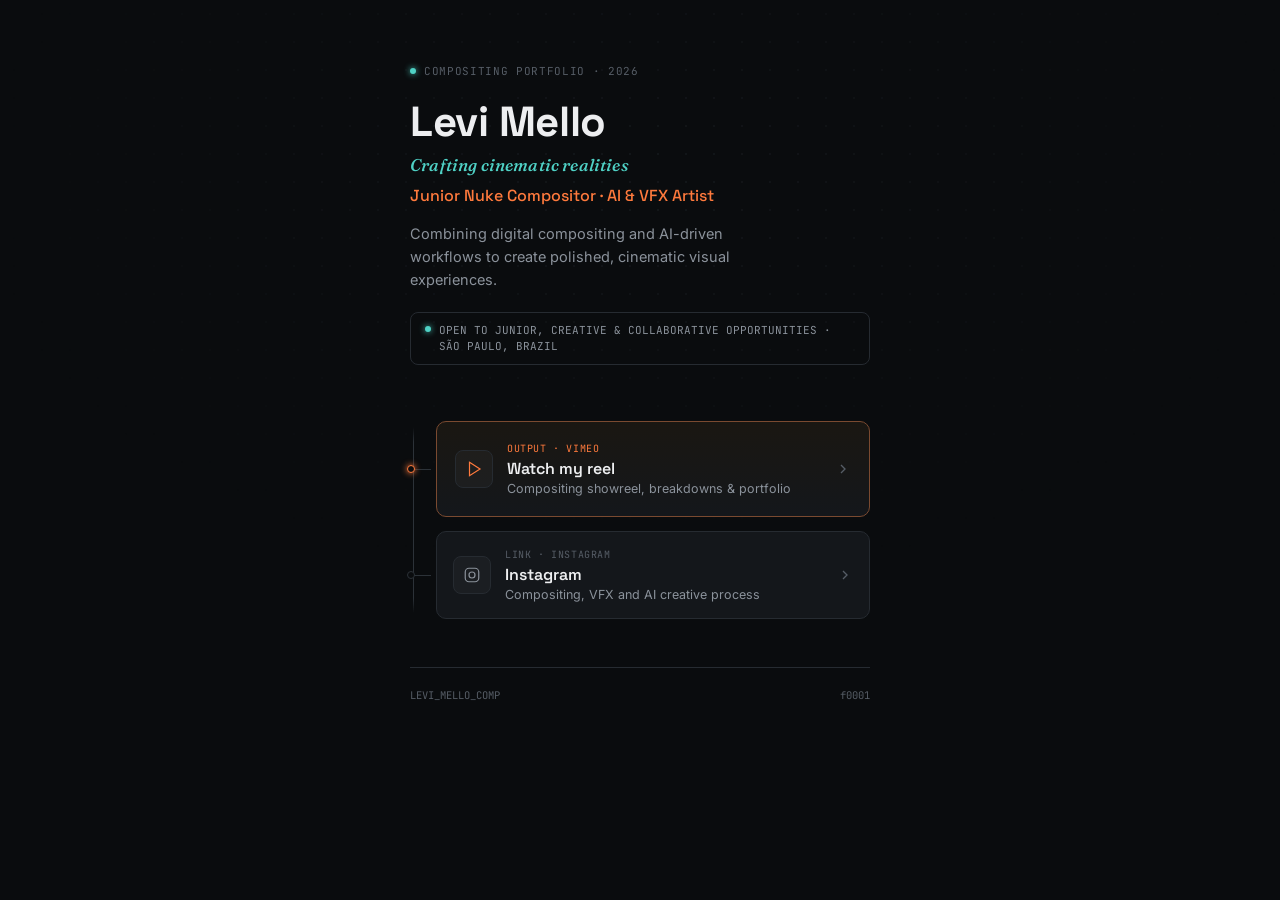
==== index.html @ aa1755ba "Create index.html" ====
<!DOCTYPE html>
<html lang="en">
<head>
<meta charset="UTF-8">
<meta name="viewport" content="width=device-width, initial-scale=1.0">
<title>Levi Mello — Compositing Portfolio</title>

<!-- Levi Mello — links page. Vimeo and Instagram links are already filled in. -->

<link rel="preconnect" href="https://fonts.googleapis.com">
<link rel="preconnect" href="https://fonts.gstatic.com" crossorigin>
<link href="https://fonts.googleapis.com/css2?family=Fraunces:ital,wght@1,400;1,500&family=Space+Grotesk:wght@400;500;600;700&family=Inter:wght@400;500;600&family=JetBrains+Mono:wght@400;500&display=swap" rel="stylesheet">

<style>
  :root{
    --bg: #0a0c0e;
    --panel: #14171b;
    --panel-hover: #191d22;
    --border: #262b31;
    --border-hover: #3a4149;
    --wire: #2c3238;
    --text: #edeef0;
    --text-dim: #8b929b;
    --text-faint: #565d66;
    --accent: #ff7a3d;
    --accent-dim: #7a4a30;
    --teal: #4fd1c5;
  }

  *{ box-sizing: border-box; margin:0; padding:0; }

  html{ background: var(--bg); }

  body{
    background: var(--bg);
    color: var(--text);
    font-family: 'Inter', sans-serif;
    min-height: 100vh;
    display: flex;
    justify-content: center;
    padding: 64px 20px 40px;
    position: relative;
    overflow-x: hidden;
  }

  /* faint node-graph dot grid backdrop */
  body::before{
    content:"";
    position: fixed;
    inset: 0;
    background-image: radial-gradient(var(--border) 1px, transparent 1px);
    background-size: 28px 28px;
    opacity: 0.35;
    mask-image: radial-gradient(ellipse 70% 60% at 50% 20%, black 0%, transparent 75%);
    pointer-events: none;
  }

  .page{
    width: 100%;
    max-width: 460px;
    position: relative;
    z-index: 1;
  }

  /* ---------- HERO ---------- */

  .hero{
    margin-bottom: 56px;
  }

  .eyebrow{
    font-family: 'JetBrains Mono', monospace;
    font-size: 11px;
    letter-spacing: 0.06em;
    color: var(--text-faint);
    display: flex;
    align-items: center;
    gap: 8px;
    margin-bottom: 22px;
  }

  .eyebrow .dot{
    width: 6px; height: 6px;
    border-radius: 50%;
    background: var(--teal);
    box-shadow: 0 0 6px var(--teal);
    animation: pulse 2.4s ease-in-out infinite;
  }

  @keyframes pulse{
    0%, 100% { opacity: 1; }
    50% { opacity: 0.35; }
  }

  h1{
    font-family: 'Space Grotesk', sans-serif;
    font-weight: 700;
    font-size: 42px;
    line-height: 1.05;
    letter-spacing: -0.01em;
    color: var(--text);
  }

  .tagline{
    font-family: 'Fraunces', serif;
    font-style: italic;
    font-weight: 500;
    font-size: 17px;
    letter-spacing: 0.01em;
    color: var(--teal);
    margin-top: 10px;
  }

  .role{
    font-family: 'Space Grotesk', sans-serif;
    font-weight: 500;
    font-size: 16px;
    color: var(--accent);
    margin-top: 10px;
  }

  .bio{
    font-size: 14.5px;
    line-height: 1.6;
    color: var(--text-dim);
    margin-top: 16px;
    max-width: 40ch;
  }

  .status{
    display: inline-flex;
    align-items: flex-start;
    gap: 8px;
    margin-top: 20px;
    max-width: 100%;
    font-family: 'JetBrains Mono', monospace;
    font-size: 11px;
    line-height: 1.5;
    color: var(--text-dim);
    border: 1px solid var(--border);
    padding: 9px 14px;
    border-radius: 8px;
  }
  .status .dot{
    flex-shrink: 0;
    width: 6px; height: 6px;
    margin-top: 4px;
    border-radius: 50%;
    background: var(--teal);
    box-shadow: 0 0 6px var(--teal);
  }

  /* ---------- NODE GRAPH ---------- */

  .graph{
    position: relative;
    padding-left: 26px;
  }

  .graph::before{
    content:"";
    position: absolute;
    left: 3px;
    top: 6px;
    bottom: 6px;
    width: 1px;
    background: linear-gradient(to bottom, transparent, var(--wire) 8%, var(--wire) 92%, transparent);
    transform: scaleY(0);
    transform-origin: top;
    animation: drawWire 1s cubic-bezier(.4,0,.2,1) forwards;
    animation-delay: 0.15s;
  }

  @keyframes drawWire{
    to{ transform: scaleY(1); }
  }

  .group{
    display: flex;
    flex-direction: column;
    gap: 14px;
  }

  .node{
    position: relative;
    display: flex;
    align-items: center;
    gap: 14px;
    background: var(--panel);
    border: 1px solid var(--border);
    border-radius: 10px;
    padding: 16px 16px;
    text-decoration: none;
    color: var(--text);
    opacity: 0;
    animation: nodeIn 0.5s ease forwards;
    transition: border-color 0.2s ease, background 0.2s ease, transform 0.2s ease;
  }

  .node:hover, .node:focus-visible{
    border-color: var(--border-hover);
    background: var(--panel-hover);
    transform: translateX(3px);
    outline: none;
  }

  .node.primary{
    padding: 20px 18px;
    border-color: var(--accent-dim);
    background: linear-gradient(180deg, #1a1712, var(--panel));
  }
  .node.primary:hover, .node.primary:focus-visible{
    border-color: var(--accent);
  }

  @keyframes nodeIn{
    from{ opacity: 0; transform: translateX(-6px); }
    to{ opacity: 1; transform: translateX(0); }
  }

  /* stub connecting spine to node + plug dot */
  .node::before{
    content:"";
    position: absolute;
    left: -26px;
    top: 50%;
    width: 20px;
    height: 1px;
    background: var(--wire);
  }

  .plug{
    position: absolute;
    left: -30px;
    top: 50%;
    transform: translateY(-50%);
    width: 8px; height: 8px;
    border-radius: 50%;
    background: var(--bg);
    border: 1.5px solid var(--wire);
    transition: border-color 0.2s ease, box-shadow 0.2s ease;
  }
  .node:hover .plug, .node:focus-visible .plug{
    border-color: var(--plug-color, var(--accent));
    box-shadow: 0 0 8px var(--plug-color, var(--accent));
  }
  .node.primary .plug{ border-color: var(--accent); box-shadow: 0 0 6px var(--accent); }

  .node-icon{
    flex-shrink: 0;
    width: 38px; height: 38px;
    border-radius: 8px;
    background: rgba(255,255,255,0.03);
    border: 1px solid var(--border);
    display: flex;
    align-items: center;
    justify-content: center;
  }
  .node-icon svg{ width: 18px; height: 18px; }

  .node-body{ flex: 1; min-width: 0; }

  .node-tag{
    font-family: 'JetBrains Mono', monospace;
    font-size: 10px;
    letter-spacing: 0.06em;
    color: var(--text-faint);
    text-transform: uppercase;
    margin-bottom: 3px;
  }
  .node.primary .node-tag{ color: var(--accent); }

  .node-title{
    font-family: 'Space Grotesk', sans-serif;
    font-weight: 600;
    font-size: 16px;
    color: var(--text);
  }
  .node-sub{
    font-size: 12.5px;
    color: var(--text-dim);
    margin-top: 2px;
  }

  .chevron{
    flex-shrink: 0;
    color: var(--text-faint);
    transition: transform 0.2s ease, color 0.2s ease;
  }
  .node:hover .chevron, .node:focus-visible .chevron{
    transform: translateX(2px);
    color: var(--text-dim);
  }

  /* stagger node entrance */
  .node:nth-child(1){ animation-delay: 0.35s; }
  .node:nth-child(2){ animation-delay: 0.48s; }

  /* ---------- FOOTER ---------- */

  footer{
    margin-top: 48px;
    padding-top: 20px;
    border-top: 1px solid var(--border);
    display: flex;
    justify-content: space-between;
    align-items: center;
    font-family: 'JetBrains Mono', monospace;
    font-size: 10.5px;
    color: var(--text-faint);
  }

  @media (prefers-reduced-motion: reduce){
    .graph::before, .node, .eyebrow .dot{ animation: none !important; transform:none !important; opacity:1 !important; }
  }

  @media (max-width: 400px){
    h1{ font-size: 34px; }
  }
</style>
</head>
<body>

<div class="page">

  <div class="hero">
    <div class="eyebrow"><span class="dot"></span>COMPOSITING PORTFOLIO · 2026</div>
    <h1>Levi Mello</h1>
    <div class="tagline">Crafting cinematic realities</div>
    <div class="role">Junior Nuke Compositor · AI &amp; VFX Artist</div>
    <p class="bio">Combining digital compositing and AI-driven workflows to create polished, cinematic visual experiences.</p>
    <div class="status"><span class="dot"></span>OPEN TO JUNIOR, CREATIVE &amp; COLLABORATIVE OPPORTUNITIES · SÃO PAULO, BRAZIL</div>
  </div>

  <div class="graph">

    <div class="group">

      <a class="node primary" style="--plug-color:var(--accent)" href="https://vimeo.com/user261577461" target="_blank" rel="noopener">
        <span class="plug"></span>
        <div class="node-icon">
          <svg viewBox="0 0 24 24" fill="none" stroke="#ff7a3d" stroke-width="1.6"><polygon points="6 3 20 12 6 21 6 3"></polygon></svg>
        </div>
        <div class="node-body">
          <div class="node-tag">Output · Vimeo</div>
          <div class="node-title">Watch my reel</div>
          <div class="node-sub">Compositing showreel, breakdowns &amp; portfolio</div>
        </div>
        <svg class="chevron" width="16" height="16" viewBox="0 0 24 24" fill="none" stroke="currentColor" stroke-width="2"><path d="M9 18l6-6-6-6"></path></svg>
      </a>

      <a class="node" style="--plug-color:#e88fc2" href="https://www.instagram.com/lbsync/" target="_blank" rel="noopener">
        <span class="plug"></span>
        <div class="node-icon">
          <svg viewBox="0 0 24 24" fill="none" stroke="#8b929b" stroke-width="1.6"><rect x="3" y="3" width="18" height="18" rx="5"></rect><circle cx="12" cy="12" r="4"></circle></svg>
        </div>
        <div class="node-body">
          <div class="node-tag">Link · Instagram</div>
          <div class="node-title">Instagram</div>
          <div class="node-sub">Compositing, VFX and AI creative process</div>
        </div>
        <svg class="chevron" width="16" height="16" viewBox="0 0 24 24" fill="none" stroke="currentColor" stroke-width="2"><path d="M9 18l6-6-6-6"></path></svg>
      </a>

    </div>

  </div>

  <footer>
    <span>LEVI_MELLO_COMP</span>
    <span id="stamp">v1.0</span>
  </footer>

</div>

<script>
  // subtle build-stamp readout, respects reduced motion
  var reduce = window.matchMedia('(prefers-reduced-motion: reduce)').matches;
  if(!reduce){
    var el = document.getElementById('stamp');
    var frame = 0;
    setInterval(function(){
      frame = (frame + 1) % 1000;
      el.textContent = 'f' + String(frame).padStart(4,'0');
    }, 1200);
  }
</script>

</body>
</html>
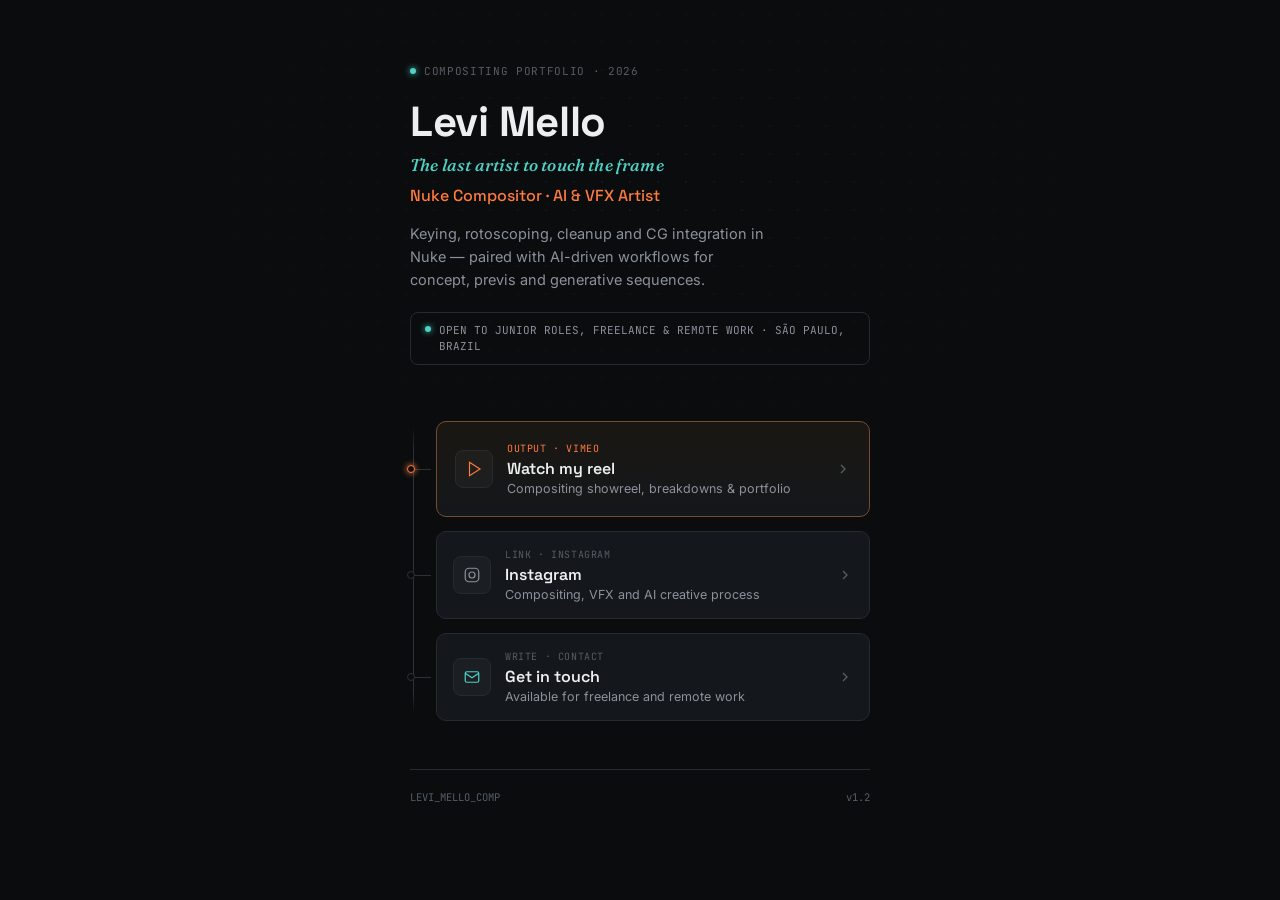
==== commit 0f8fb01a: "Atualizar o index.html" ====
--- a/index.html
+++ b/index.html
@@ -295,6 +295,7 @@
   /* stagger node entrance */
   .node:nth-child(1){ animation-delay: 0.35s; }
   .node:nth-child(2){ animation-delay: 0.48s; }
+  .node:nth-child(3){ animation-delay: 0.61s; }
 
   /* ---------- FOOTER ---------- */
 
@@ -326,10 +327,10 @@
   <div class="hero">
     <div class="eyebrow"><span class="dot"></span>COMPOSITING PORTFOLIO · 2026</div>
     <h1>Levi Mello</h1>
-    <div class="tagline">Crafting cinematic realities</div>
-    <div class="role">Junior Nuke Compositor · AI &amp; VFX Artist</div>
-    <p class="bio">Combining digital compositing and AI-driven workflows to create polished, cinematic visual experiences.</p>
-    <div class="status"><span class="dot"></span>OPEN TO JUNIOR, CREATIVE &amp; COLLABORATIVE OPPORTUNITIES · SÃO PAULO, BRAZIL</div>
+    <div class="tagline">The last artist to touch the frame</div>
+    <div class="role">Nuke Compositor · AI &amp; VFX Artist</div>
+    <p class="bio">Keying, rotoscoping, cleanup and CG integration in Nuke — paired with AI-driven workflows for concept, previs and generative sequences.</p>
+    <div class="status"><span class="dot"></span>OPEN TO JUNIOR ROLES, FREELANCE &amp; REMOTE WORK · SÃO PAULO, BRAZIL</div>
   </div>
 
   <div class="graph">
@@ -362,13 +363,26 @@
         <svg class="chevron" width="16" height="16" viewBox="0 0 24 24" fill="none" stroke="currentColor" stroke-width="2"><path d="M9 18l6-6-6-6"></path></svg>
       </a>
 
+      <a class="node" style="--plug-color:var(--teal)" href="mailto:levi.benitezwork@gmail.com">
+        <span class="plug"></span>
+        <div class="node-icon">
+          <svg viewBox="0 0 24 24" fill="none" stroke="#4fd1c5" stroke-width="1.6"><rect x="3" y="5" width="18" height="14" rx="2"></rect><path d="M3 7l9 6 9-6"></path></svg>
+        </div>
+        <div class="node-body">
+          <div class="node-tag">Write · Contact</div>
+          <div class="node-title">Get in touch</div>
+          <div class="node-sub">Available for freelance and remote work</div>
+        </div>
+        <svg class="chevron" width="16" height="16" viewBox="0 0 24 24" fill="none" stroke="currentColor" stroke-width="2"><path d="M9 18l6-6-6-6"></path></svg>
+      </a>
+
     </div>
 
   </div>
 
   <footer>
     <span>LEVI_MELLO_COMP</span>
-    <span id="stamp">v1.0</span>
+    <span id="stamp">v1.2</span>
   </footer>
 
 </div>
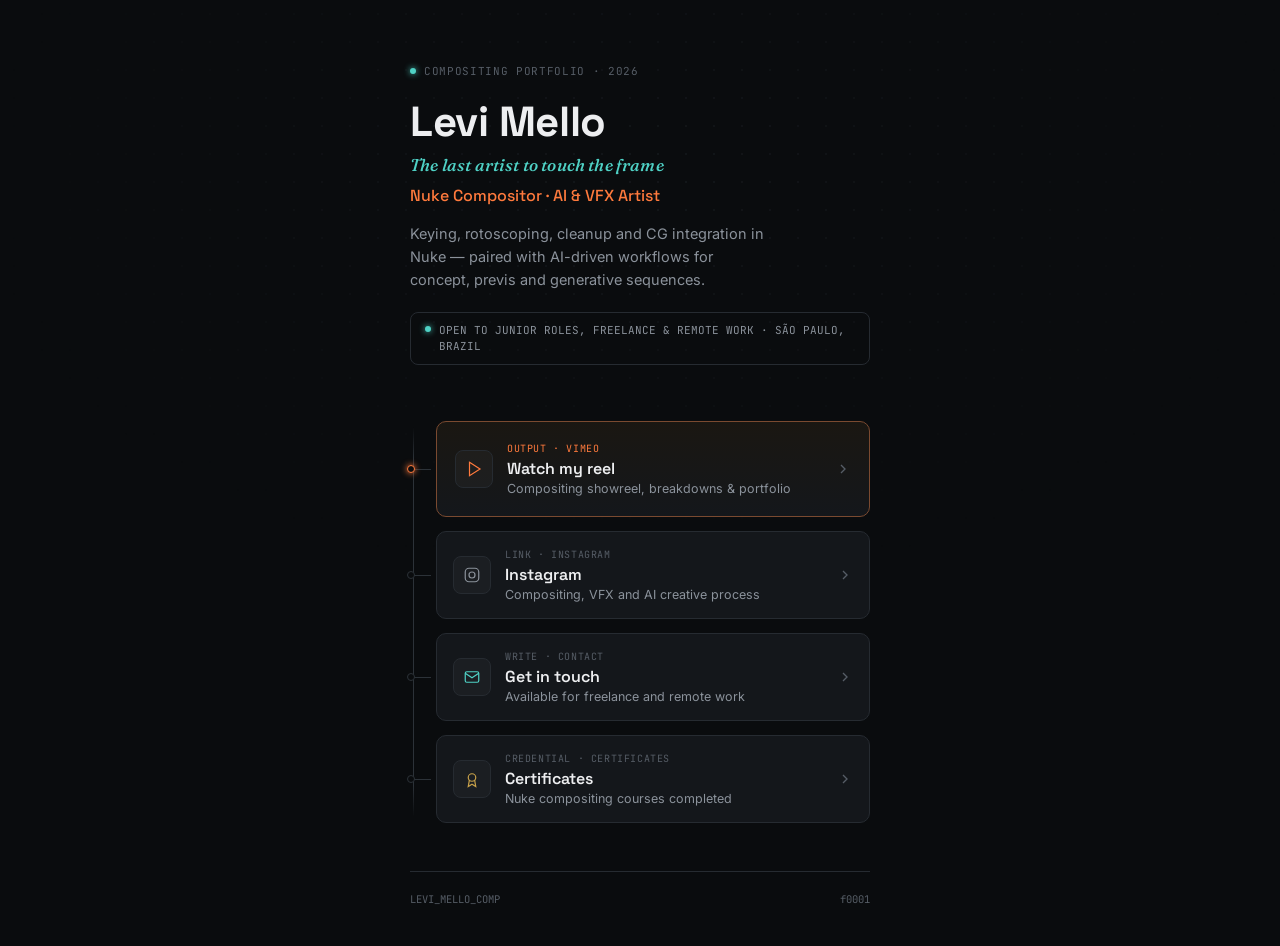
==== commit 1b0e1cce: "Add files via upload" ====
--- a/index.html
+++ b/index.html
@@ -296,6 +296,7 @@
   .node:nth-child(1){ animation-delay: 0.35s; }
   .node:nth-child(2){ animation-delay: 0.48s; }
   .node:nth-child(3){ animation-delay: 0.61s; }
+  .node:nth-child(4){ animation-delay: 0.74s; }
 
   /* ---------- FOOTER ---------- */
 
@@ -376,13 +377,26 @@
         <svg class="chevron" width="16" height="16" viewBox="0 0 24 24" fill="none" stroke="currentColor" stroke-width="2"><path d="M9 18l6-6-6-6"></path></svg>
       </a>
 
+      <a class="node" style="--plug-color:#c9a24a" href="certificates.html">
+        <span class="plug"></span>
+        <div class="node-icon">
+          <svg viewBox="0 0 24 24" fill="none" stroke="#c9a24a" stroke-width="1.6"><path d="M12 15a5 5 0 100-10 5 5 0 000 10z"></path><path d="M8.5 13.5L7 22l5-3 5 3-1.5-8.5"></path></svg>
+        </div>
+        <div class="node-body">
+          <div class="node-tag">Credential · Certificates</div>
+          <div class="node-title">Certificates</div>
+          <div class="node-sub">Nuke compositing courses completed</div>
+        </div>
+        <svg class="chevron" width="16" height="16" viewBox="0 0 24 24" fill="none" stroke="currentColor" stroke-width="2"><path d="M9 18l6-6-6-6"></path></svg>
+      </a>
+
     </div>
 
   </div>
 
   <footer>
     <span>LEVI_MELLO_COMP</span>
-    <span id="stamp">v1.2</span>
+    <span id="stamp">v1.3</span>
   </footer>
 
 </div>
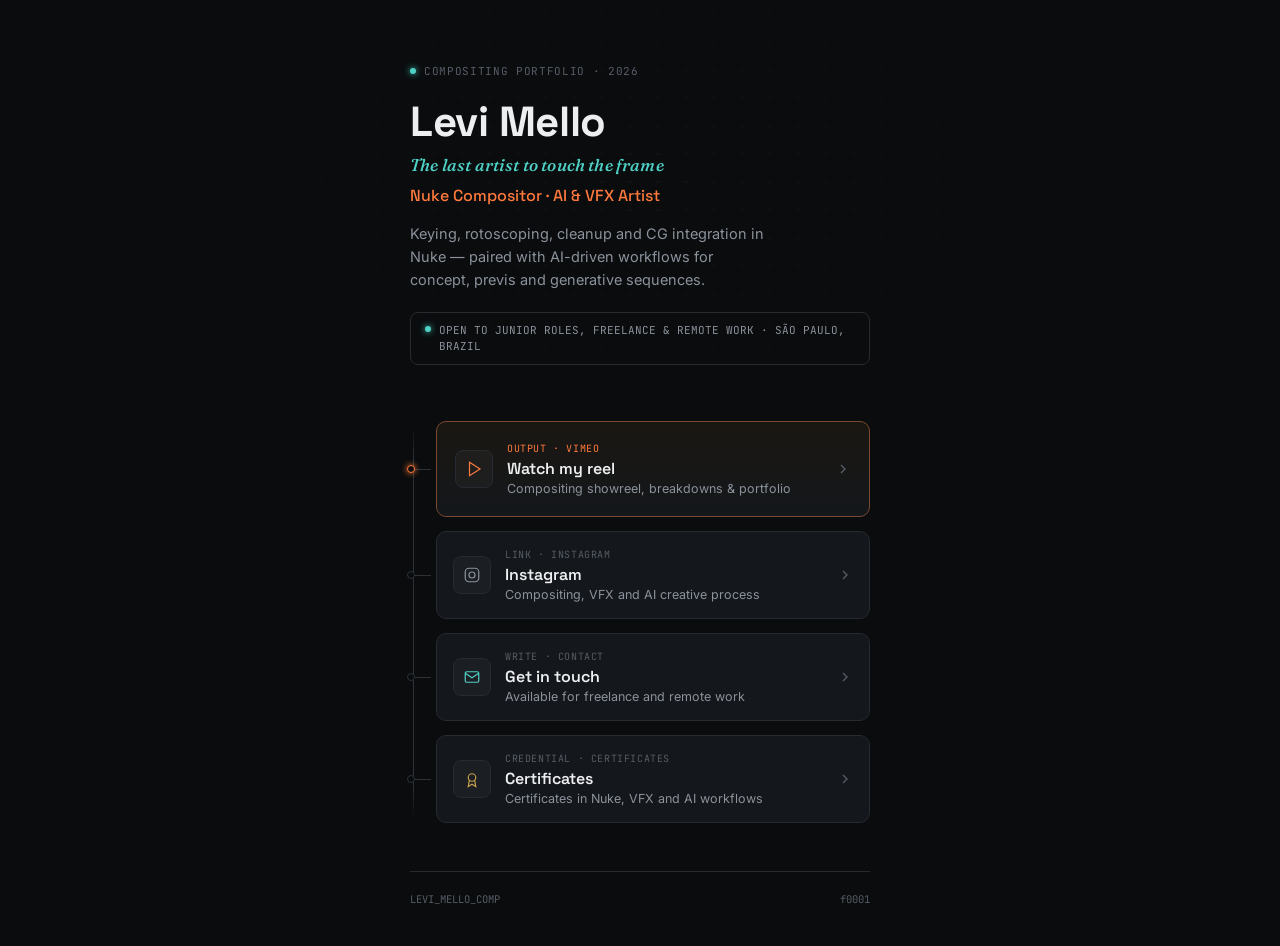
==== commit 42a4240f: "Add files via upload" ====
--- a/index.html
+++ b/index.html
@@ -351,7 +351,7 @@
         <svg class="chevron" width="16" height="16" viewBox="0 0 24 24" fill="none" stroke="currentColor" stroke-width="2"><path d="M9 18l6-6-6-6"></path></svg>
       </a>
 
-      <a class="node" style="--plug-color:#e88fc2" href="https://www.instagram.com/lbsync/" target="_blank" rel="noopener">
+      <a class="node" style="--plug-color:#e88fc2" href="https://www.instagram.com/benitezvfx/" target="_blank" rel="noopener">
         <span class="plug"></span>
         <div class="node-icon">
           <svg viewBox="0 0 24 24" fill="none" stroke="#8b929b" stroke-width="1.6"><rect x="3" y="3" width="18" height="18" rx="5"></rect><circle cx="12" cy="12" r="4"></circle></svg>
@@ -385,7 +385,7 @@
         <div class="node-body">
           <div class="node-tag">Credential · Certificates</div>
           <div class="node-title">Certificates</div>
-          <div class="node-sub">Nuke compositing courses completed</div>
+          <div class="node-sub">Certificates in Nuke, VFX and AI workflows</div>
         </div>
         <svg class="chevron" width="16" height="16" viewBox="0 0 24 24" fill="none" stroke="currentColor" stroke-width="2"><path d="M9 18l6-6-6-6"></path></svg>
       </a>
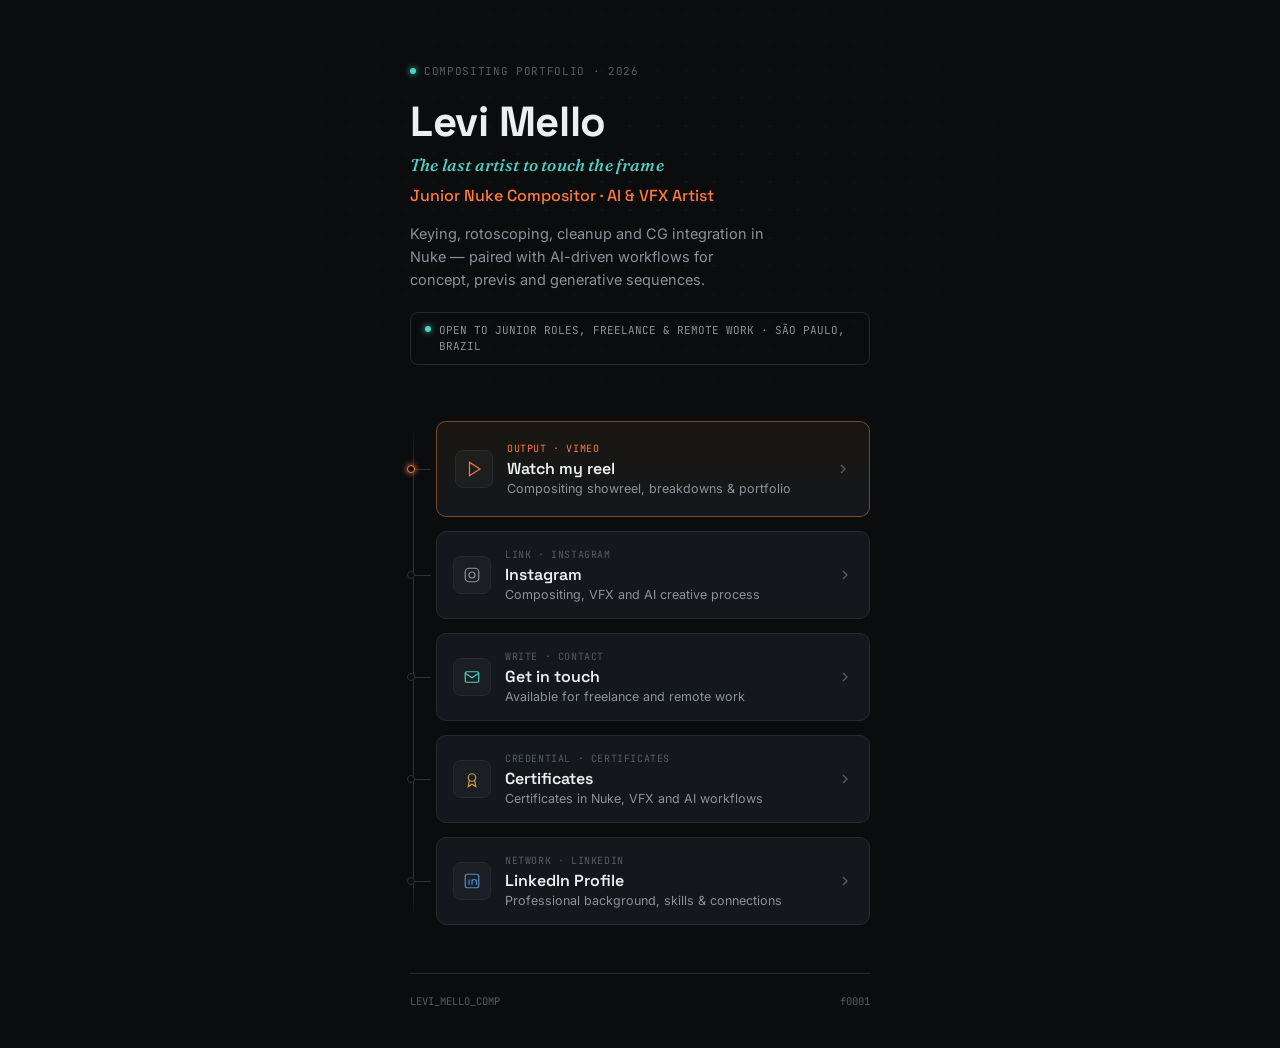
==== commit 94086742: "Add files via upload" ====
--- a/index.html
+++ b/index.html
@@ -329,7 +329,7 @@
     <div class="eyebrow"><span class="dot"></span>COMPOSITING PORTFOLIO · 2026</div>
     <h1>Levi Mello</h1>
     <div class="tagline">The last artist to touch the frame</div>
-    <div class="role">Nuke Compositor · AI &amp; VFX Artist</div>
+    <div class="role">Junior Nuke Compositor · AI &amp; VFX Artist</div>
     <p class="bio">Keying, rotoscoping, cleanup and CG integration in Nuke — paired with AI-driven workflows for concept, previs and generative sequences.</p>
     <div class="status"><span class="dot"></span>OPEN TO JUNIOR ROLES, FREELANCE &amp; REMOTE WORK · SÃO PAULO, BRAZIL</div>
   </div>
@@ -386,6 +386,19 @@
           <div class="node-tag">Credential · Certificates</div>
           <div class="node-title">Certificates</div>
           <div class="node-sub">Certificates in Nuke, VFX and AI workflows</div>
+        </div>
+        <svg class="chevron" width="16" height="16" viewBox="0 0 24 24" fill="none" stroke="currentColor" stroke-width="2"><path d="M9 18l6-6-6-6"></path></svg>
+      </a>
+
+      <a class="node" style="--plug-color:#4f8fc9; animation-delay:0.87s" href="https://www.linkedin.com/in/levimello/" target="_blank" rel="noopener noreferrer">
+        <span class="plug"></span>
+        <div class="node-icon">
+          <svg viewBox="0 0 24 24" fill="none" stroke="#4f8fc9" stroke-width="1.6"><rect x="3" y="3" width="18" height="18" rx="3"></rect><path d="M8 10v7M8 7v.2M12 17v-7m0 3a3 3 0 016 0v4"></path></svg>
+        </div>
+        <div class="node-body">
+          <div class="node-tag">Network · LinkedIn</div>
+          <div class="node-title">LinkedIn Profile</div>
+          <div class="node-sub">Professional background, skills &amp; connections</div>
         </div>
         <svg class="chevron" width="16" height="16" viewBox="0 0 24 24" fill="none" stroke="currentColor" stroke-width="2"><path d="M9 18l6-6-6-6"></path></svg>
       </a>
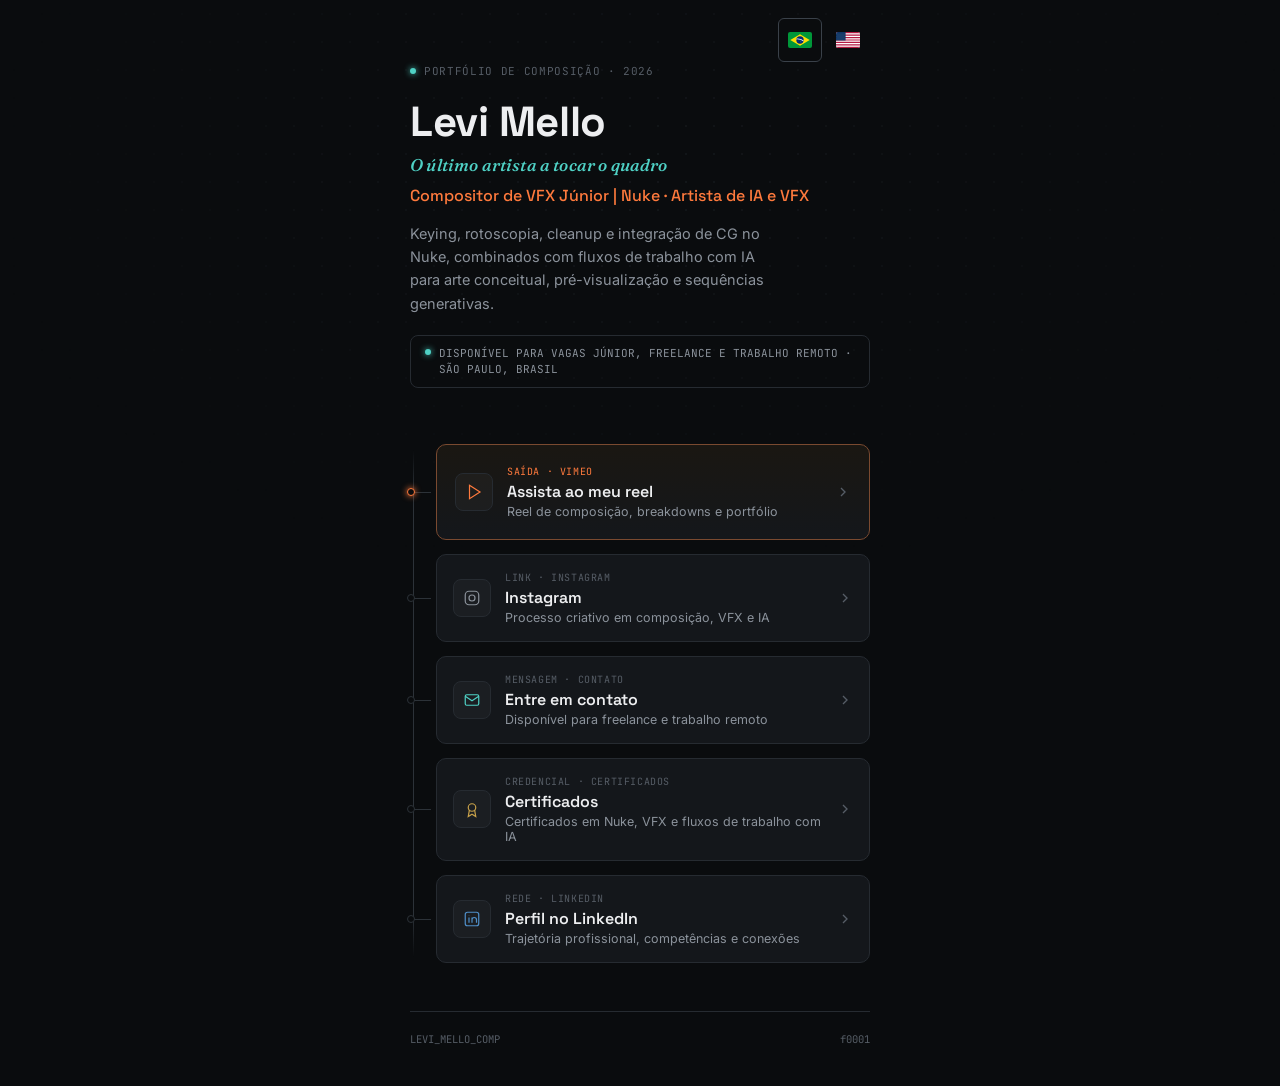
==== commit 43644750: "Add Brazilian Portuguese and English portfolio versions" ====
--- a/index.html
+++ b/index.html
@@ -1,9 +1,14 @@
 <!DOCTYPE html>
-<html lang="en">
+<html lang="pt-BR">
 <head>
 <meta charset="UTF-8">
 <meta name="viewport" content="width=device-width, initial-scale=1.0">
-<title>Levi Mello — Compositing Portfolio</title>
+<title>Levi Mello — Portfólio de Composição</title>
+<meta name="description" content="Keying, rotoscopia, cleanup e integração de CG no Nuke, combinados com fluxos de trabalho com IA para arte conceitual, pré-visualização e sequências generativas.">
+<link rel="canonical" href="https://levibenitezwork-lab.github.io/">
+<link rel="alternate" hreflang="pt-BR" href="https://levibenitezwork-lab.github.io/">
+<link rel="alternate" hreflang="en-US" href="https://levibenitezwork-lab.github.io/en/">
+<link rel="alternate" hreflang="x-default" href="https://levibenitezwork-lab.github.io/">
 
 <!-- Levi Mello — links page. Vimeo and Instagram links are already filled in. -->
 
@@ -11,327 +16,26 @@
 <link rel="preconnect" href="https://fonts.gstatic.com" crossorigin>
 <link href="https://fonts.googleapis.com/css2?family=Fraunces:ital,wght@1,400;1,500&family=Space+Grotesk:wght@400;500;600;700&family=Inter:wght@400;500;600&family=JetBrains+Mono:wght@400;500&display=swap" rel="stylesheet">
 
-<style>
-  :root{
-    --bg: #0a0c0e;
-    --panel: #14171b;
-    --panel-hover: #191d22;
-    --border: #262b31;
-    --border-hover: #3a4149;
-    --wire: #2c3238;
-    --text: #edeef0;
-    --text-dim: #8b929b;
-    --text-faint: #565d66;
-    --accent: #ff7a3d;
-    --accent-dim: #7a4a30;
-    --teal: #4fd1c5;
-  }
-
-  *{ box-sizing: border-box; margin:0; padding:0; }
-
-  html{ background: var(--bg); }
-
-  body{
-    background: var(--bg);
-    color: var(--text);
-    font-family: 'Inter', sans-serif;
-    min-height: 100vh;
-    display: flex;
-    justify-content: center;
-    padding: 64px 20px 40px;
-    position: relative;
-    overflow-x: hidden;
-  }
-
-  /* faint node-graph dot grid backdrop */
-  body::before{
-    content:"";
-    position: fixed;
-    inset: 0;
-    background-image: radial-gradient(var(--border) 1px, transparent 1px);
-    background-size: 28px 28px;
-    opacity: 0.35;
-    mask-image: radial-gradient(ellipse 70% 60% at 50% 20%, black 0%, transparent 75%);
-    pointer-events: none;
-  }
-
-  .page{
-    width: 100%;
-    max-width: 460px;
-    position: relative;
-    z-index: 1;
-  }
-
-  /* ---------- HERO ---------- */
-
-  .hero{
-    margin-bottom: 56px;
-  }
-
-  .eyebrow{
-    font-family: 'JetBrains Mono', monospace;
-    font-size: 11px;
-    letter-spacing: 0.06em;
-    color: var(--text-faint);
-    display: flex;
-    align-items: center;
-    gap: 8px;
-    margin-bottom: 22px;
-  }
-
-  .eyebrow .dot{
-    width: 6px; height: 6px;
-    border-radius: 50%;
-    background: var(--teal);
-    box-shadow: 0 0 6px var(--teal);
-    animation: pulse 2.4s ease-in-out infinite;
-  }
-
-  @keyframes pulse{
-    0%, 100% { opacity: 1; }
-    50% { opacity: 0.35; }
-  }
-
-  h1{
-    font-family: 'Space Grotesk', sans-serif;
-    font-weight: 700;
-    font-size: 42px;
-    line-height: 1.05;
-    letter-spacing: -0.01em;
-    color: var(--text);
-  }
-
-  .tagline{
-    font-family: 'Fraunces', serif;
-    font-style: italic;
-    font-weight: 500;
-    font-size: 17px;
-    letter-spacing: 0.01em;
-    color: var(--teal);
-    margin-top: 10px;
-  }
-
-  .role{
-    font-family: 'Space Grotesk', sans-serif;
-    font-weight: 500;
-    font-size: 16px;
-    color: var(--accent);
-    margin-top: 10px;
-  }
-
-  .bio{
-    font-size: 14.5px;
-    line-height: 1.6;
-    color: var(--text-dim);
-    margin-top: 16px;
-    max-width: 40ch;
-  }
-
-  .status{
-    display: inline-flex;
-    align-items: flex-start;
-    gap: 8px;
-    margin-top: 20px;
-    max-width: 100%;
-    font-family: 'JetBrains Mono', monospace;
-    font-size: 11px;
-    line-height: 1.5;
-    color: var(--text-dim);
-    border: 1px solid var(--border);
-    padding: 9px 14px;
-    border-radius: 8px;
-  }
-  .status .dot{
-    flex-shrink: 0;
-    width: 6px; height: 6px;
-    margin-top: 4px;
-    border-radius: 50%;
-    background: var(--teal);
-    box-shadow: 0 0 6px var(--teal);
-  }
-
-  /* ---------- NODE GRAPH ---------- */
-
-  .graph{
-    position: relative;
-    padding-left: 26px;
-  }
-
-  .graph::before{
-    content:"";
-    position: absolute;
-    left: 3px;
-    top: 6px;
-    bottom: 6px;
-    width: 1px;
-    background: linear-gradient(to bottom, transparent, var(--wire) 8%, var(--wire) 92%, transparent);
-    transform: scaleY(0);
-    transform-origin: top;
-    animation: drawWire 1s cubic-bezier(.4,0,.2,1) forwards;
-    animation-delay: 0.15s;
-  }
-
-  @keyframes drawWire{
-    to{ transform: scaleY(1); }
-  }
-
-  .group{
-    display: flex;
-    flex-direction: column;
-    gap: 14px;
-  }
-
-  .node{
-    position: relative;
-    display: flex;
-    align-items: center;
-    gap: 14px;
-    background: var(--panel);
-    border: 1px solid var(--border);
-    border-radius: 10px;
-    padding: 16px 16px;
-    text-decoration: none;
-    color: var(--text);
-    opacity: 0;
-    animation: nodeIn 0.5s ease forwards;
-    transition: border-color 0.2s ease, background 0.2s ease, transform 0.2s ease;
-  }
-
-  .node:hover, .node:focus-visible{
-    border-color: var(--border-hover);
-    background: var(--panel-hover);
-    transform: translateX(3px);
-    outline: none;
-  }
-
-  .node.primary{
-    padding: 20px 18px;
-    border-color: var(--accent-dim);
-    background: linear-gradient(180deg, #1a1712, var(--panel));
-  }
-  .node.primary:hover, .node.primary:focus-visible{
-    border-color: var(--accent);
-  }
-
-  @keyframes nodeIn{
-    from{ opacity: 0; transform: translateX(-6px); }
-    to{ opacity: 1; transform: translateX(0); }
-  }
-
-  /* stub connecting spine to node + plug dot */
-  .node::before{
-    content:"";
-    position: absolute;
-    left: -26px;
-    top: 50%;
-    width: 20px;
-    height: 1px;
-    background: var(--wire);
-  }
-
-  .plug{
-    position: absolute;
-    left: -30px;
-    top: 50%;
-    transform: translateY(-50%);
-    width: 8px; height: 8px;
-    border-radius: 50%;
-    background: var(--bg);
-    border: 1.5px solid var(--wire);
-    transition: border-color 0.2s ease, box-shadow 0.2s ease;
-  }
-  .node:hover .plug, .node:focus-visible .plug{
-    border-color: var(--plug-color, var(--accent));
-    box-shadow: 0 0 8px var(--plug-color, var(--accent));
-  }
-  .node.primary .plug{ border-color: var(--accent); box-shadow: 0 0 6px var(--accent); }
-
-  .node-icon{
-    flex-shrink: 0;
-    width: 38px; height: 38px;
-    border-radius: 8px;
-    background: rgba(255,255,255,0.03);
-    border: 1px solid var(--border);
-    display: flex;
-    align-items: center;
-    justify-content: center;
-  }
-  .node-icon svg{ width: 18px; height: 18px; }
-
-  .node-body{ flex: 1; min-width: 0; }
-
-  .node-tag{
-    font-family: 'JetBrains Mono', monospace;
-    font-size: 10px;
-    letter-spacing: 0.06em;
-    color: var(--text-faint);
-    text-transform: uppercase;
-    margin-bottom: 3px;
-  }
-  .node.primary .node-tag{ color: var(--accent); }
-
-  .node-title{
-    font-family: 'Space Grotesk', sans-serif;
-    font-weight: 600;
-    font-size: 16px;
-    color: var(--text);
-  }
-  .node-sub{
-    font-size: 12.5px;
-    color: var(--text-dim);
-    margin-top: 2px;
-  }
-
-  .chevron{
-    flex-shrink: 0;
-    color: var(--text-faint);
-    transition: transform 0.2s ease, color 0.2s ease;
-  }
-  .node:hover .chevron, .node:focus-visible .chevron{
-    transform: translateX(2px);
-    color: var(--text-dim);
-  }
-
-  /* stagger node entrance */
-  .node:nth-child(1){ animation-delay: 0.35s; }
-  .node:nth-child(2){ animation-delay: 0.48s; }
-  .node:nth-child(3){ animation-delay: 0.61s; }
-  .node:nth-child(4){ animation-delay: 0.74s; }
-
-  /* ---------- FOOTER ---------- */
-
-  footer{
-    margin-top: 48px;
-    padding-top: 20px;
-    border-top: 1px solid var(--border);
-    display: flex;
-    justify-content: space-between;
-    align-items: center;
-    font-family: 'JetBrains Mono', monospace;
-    font-size: 10.5px;
-    color: var(--text-faint);
-  }
-
-  @media (prefers-reduced-motion: reduce){
-    .graph::before, .node, .eyebrow .dot{ animation: none !important; transform:none !important; opacity:1 !important; }
-  }
-
-  @media (max-width: 400px){
-    h1{ font-size: 34px; }
-  }
-</style>
+<link rel="stylesheet" href="/assets/home.css">
+<link rel="stylesheet" href="/assets/language.css">
+<script defer src="/assets/home.js"></script>
 </head>
 <body>
 
 <div class="page">
 
+  <nav class="language-switch" aria-label="Idioma">
+    <a href="/" hreflang="pt-BR" lang="pt-BR" aria-label="Português (Brasil)" aria-current="page"><img src="/assets/flag-br.svg" width="24" height="16" alt=""></a>
+    <a href="/en/" hreflang="en-US" lang="en-US" aria-label="English (US)"><img src="/assets/flag-us.svg" width="24" height="16" alt=""></a>
+  </nav>
+
   <div class="hero">
-    <div class="eyebrow"><span class="dot"></span>COMPOSITING PORTFOLIO · 2026</div>
+    <div class="eyebrow"><span class="dot"></span>PORTFÓLIO DE COMPOSIÇÃO · 2026</div>
     <h1>Levi Mello</h1>
-    <div class="tagline">The last artist to touch the frame</div>
-    <div class="role">Junior Nuke Compositor · AI &amp; VFX Artist</div>
-    <p class="bio">Keying, rotoscoping, cleanup and CG integration in Nuke — paired with AI-driven workflows for concept, previs and generative sequences.</p>
-    <div class="status"><span class="dot"></span>OPEN TO JUNIOR ROLES, FREELANCE &amp; REMOTE WORK · SÃO PAULO, BRAZIL</div>
+    <div class="tagline">O último artista a tocar o quadro</div>
+    <div class="role">Compositor de VFX Júnior | Nuke · Artista de IA e VFX</div>
+    <p class="bio">Keying, rotoscopia, cleanup e integração de CG no Nuke, combinados com fluxos de trabalho com IA para arte conceitual, pré-visualização e sequências generativas.</p>
+    <div class="status"><span class="dot"></span>DISPONÍVEL PARA VAGAS JÚNIOR, FREELANCE E TRABALHO REMOTO · SÃO PAULO, BRASIL</div>
   </div>
 
   <div class="graph">
@@ -344,9 +48,9 @@
           <svg viewBox="0 0 24 24" fill="none" stroke="#ff7a3d" stroke-width="1.6"><polygon points="6 3 20 12 6 21 6 3"></polygon></svg>
         </div>
         <div class="node-body">
-          <div class="node-tag">Output · Vimeo</div>
-          <div class="node-title">Watch my reel</div>
-          <div class="node-sub">Compositing showreel, breakdowns &amp; portfolio</div>
+          <div class="node-tag">Saída · Vimeo</div>
+          <div class="node-title">Assista ao meu reel</div>
+          <div class="node-sub">Reel de composição, breakdowns e portfólio</div>
         </div>
         <svg class="chevron" width="16" height="16" viewBox="0 0 24 24" fill="none" stroke="currentColor" stroke-width="2"><path d="M9 18l6-6-6-6"></path></svg>
       </a>
@@ -359,7 +63,7 @@
         <div class="node-body">
           <div class="node-tag">Link · Instagram</div>
           <div class="node-title">Instagram</div>
-          <div class="node-sub">Compositing, VFX and AI creative process</div>
+          <div class="node-sub">Processo criativo em composição, VFX e IA</div>
         </div>
         <svg class="chevron" width="16" height="16" viewBox="0 0 24 24" fill="none" stroke="currentColor" stroke-width="2"><path d="M9 18l6-6-6-6"></path></svg>
       </a>
@@ -370,9 +74,9 @@
           <svg viewBox="0 0 24 24" fill="none" stroke="#4fd1c5" stroke-width="1.6"><rect x="3" y="5" width="18" height="14" rx="2"></rect><path d="M3 7l9 6 9-6"></path></svg>
         </div>
         <div class="node-body">
-          <div class="node-tag">Write · Contact</div>
-          <div class="node-title">Get in touch</div>
-          <div class="node-sub">Available for freelance and remote work</div>
+          <div class="node-tag">Mensagem · Contato</div>
+          <div class="node-title">Entre em contato</div>
+          <div class="node-sub">Disponível para freelance e trabalho remoto</div>
         </div>
         <svg class="chevron" width="16" height="16" viewBox="0 0 24 24" fill="none" stroke="currentColor" stroke-width="2"><path d="M9 18l6-6-6-6"></path></svg>
       </a>
@@ -383,9 +87,9 @@
           <svg viewBox="0 0 24 24" fill="none" stroke="#c9a24a" stroke-width="1.6"><path d="M12 15a5 5 0 100-10 5 5 0 000 10z"></path><path d="M8.5 13.5L7 22l5-3 5 3-1.5-8.5"></path></svg>
         </div>
         <div class="node-body">
-          <div class="node-tag">Credential · Certificates</div>
-          <div class="node-title">Certificates</div>
-          <div class="node-sub">Certificates in Nuke, VFX and AI workflows</div>
+          <div class="node-tag">Credencial · Certificados</div>
+          <div class="node-title">Certificados</div>
+          <div class="node-sub">Certificados em Nuke, VFX e fluxos de trabalho com IA</div>
         </div>
         <svg class="chevron" width="16" height="16" viewBox="0 0 24 24" fill="none" stroke="currentColor" stroke-width="2"><path d="M9 18l6-6-6-6"></path></svg>
       </a>
@@ -396,9 +100,9 @@
           <svg viewBox="0 0 24 24" fill="none" stroke="#4f8fc9" stroke-width="1.6"><rect x="3" y="3" width="18" height="18" rx="3"></rect><path d="M8 10v7M8 7v.2M12 17v-7m0 3a3 3 0 016 0v4"></path></svg>
         </div>
         <div class="node-body">
-          <div class="node-tag">Network · LinkedIn</div>
-          <div class="node-title">LinkedIn Profile</div>
-          <div class="node-sub">Professional background, skills &amp; connections</div>
+          <div class="node-tag">Rede · LinkedIn</div>
+          <div class="node-title">Perfil no LinkedIn</div>
+          <div class="node-sub">Trajetória profissional, competências e conexões</div>
         </div>
         <svg class="chevron" width="16" height="16" viewBox="0 0 24 24" fill="none" stroke="currentColor" stroke-width="2"><path d="M9 18l6-6-6-6"></path></svg>
       </a>
@@ -414,18 +118,7 @@
 
 </div>
 
-<script>
-  // subtle build-stamp readout, respects reduced motion
-  var reduce = window.matchMedia('(prefers-reduced-motion: reduce)').matches;
-  if(!reduce){
-    var el = document.getElementById('stamp');
-    var frame = 0;
-    setInterval(function(){
-      frame = (frame + 1) % 1000;
-      el.textContent = 'f' + String(frame).padStart(4,'0');
-    }, 1200);
-  }
-</script>
+
 
 </body>
 </html>
--- a/assets/home.css
+++ b/assets/home.css
@@ -0,0 +1,307 @@
+  :root{
+    --bg: #0a0c0e;
+    --panel: #14171b;
+    --panel-hover: #191d22;
+    --border: #262b31;
+    --border-hover: #3a4149;
+    --wire: #2c3238;
+    --text: #edeef0;
+    --text-dim: #8b929b;
+    --text-faint: #565d66;
+    --accent: #ff7a3d;
+    --accent-dim: #7a4a30;
+    --teal: #4fd1c5;
+  }
+
+  *{ box-sizing: border-box; margin:0; padding:0; }
+
+  html{ background: var(--bg); }
+
+  body{
+    background: var(--bg);
+    color: var(--text);
+    font-family: 'Inter', sans-serif;
+    min-height: 100vh;
+    display: flex;
+    justify-content: center;
+    padding: 64px 20px 40px;
+    position: relative;
+    overflow-x: hidden;
+  }
+
+  /* faint node-graph dot grid backdrop */
+  body::before{
+    content:"";
+    position: fixed;
+    inset: 0;
+    background-image: radial-gradient(var(--border) 1px, transparent 1px);
+    background-size: 28px 28px;
+    opacity: 0.35;
+    mask-image: radial-gradient(ellipse 70% 60% at 50% 20%, black 0%, transparent 75%);
+    pointer-events: none;
+  }
+
+  .page{
+    width: 100%;
+    max-width: 460px;
+    position: relative;
+    z-index: 1;
+  }
+
+  /* ---------- HERO ---------- */
+
+  .hero{
+    margin-bottom: 56px;
+  }
+
+  .eyebrow{
+    font-family: 'JetBrains Mono', monospace;
+    font-size: 11px;
+    letter-spacing: 0.06em;
+    color: var(--text-faint);
+    display: flex;
+    align-items: center;
+    gap: 8px;
+    margin-bottom: 22px;
+  }
+
+  .eyebrow .dot{
+    width: 6px; height: 6px;
+    border-radius: 50%;
+    background: var(--teal);
+    box-shadow: 0 0 6px var(--teal);
+    animation: pulse 2.4s ease-in-out infinite;
+  }
+
+  @keyframes pulse{
+    0%, 100% { opacity: 1; }
+    50% { opacity: 0.35; }
+  }
+
+  h1{
+    font-family: 'Space Grotesk', sans-serif;
+    font-weight: 700;
+    font-size: 42px;
+    line-height: 1.05;
+    letter-spacing: -0.01em;
+    color: var(--text);
+  }
+
+  .tagline{
+    font-family: 'Fraunces', serif;
+    font-style: italic;
+    font-weight: 500;
+    font-size: 17px;
+    letter-spacing: 0.01em;
+    color: var(--teal);
+    margin-top: 10px;
+  }
+
+  .role{
+    font-family: 'Space Grotesk', sans-serif;
+    font-weight: 500;
+    font-size: 16px;
+    color: var(--accent);
+    margin-top: 10px;
+  }
+
+  .bio{
+    font-size: 14.5px;
+    line-height: 1.6;
+    color: var(--text-dim);
+    margin-top: 16px;
+    max-width: 40ch;
+  }
+
+  .status{
+    display: inline-flex;
+    align-items: flex-start;
+    gap: 8px;
+    margin-top: 20px;
+    max-width: 100%;
+    font-family: 'JetBrains Mono', monospace;
+    font-size: 11px;
+    line-height: 1.5;
+    color: var(--text-dim);
+    border: 1px solid var(--border);
+    padding: 9px 14px;
+    border-radius: 8px;
+  }
+  .status .dot{
+    flex-shrink: 0;
+    width: 6px; height: 6px;
+    margin-top: 4px;
+    border-radius: 50%;
+    background: var(--teal);
+    box-shadow: 0 0 6px var(--teal);
+  }
+
+  /* ---------- NODE GRAPH ---------- */
+
+  .graph{
+    position: relative;
+    padding-left: 26px;
+  }
+
+  .graph::before{
+    content:"";
+    position: absolute;
+    left: 3px;
+    top: 6px;
+    bottom: 6px;
+    width: 1px;
+    background: linear-gradient(to bottom, transparent, var(--wire) 8%, var(--wire) 92%, transparent);
+    transform: scaleY(0);
+    transform-origin: top;
+    animation: drawWire 1s cubic-bezier(.4,0,.2,1) forwards;
+    animation-delay: 0.15s;
+  }
+
+  @keyframes drawWire{
+    to{ transform: scaleY(1); }
+  }
+
+  .group{
+    display: flex;
+    flex-direction: column;
+    gap: 14px;
+  }
+
+  .node{
+    position: relative;
+    display: flex;
+    align-items: center;
+    gap: 14px;
+    background: var(--panel);
+    border: 1px solid var(--border);
+    border-radius: 10px;
+    padding: 16px 16px;
+    text-decoration: none;
+    color: var(--text);
+    opacity: 0;
+    animation: nodeIn 0.5s ease forwards;
+    transition: border-color 0.2s ease, background 0.2s ease, transform 0.2s ease;
+  }
+
+  .node:hover, .node:focus-visible{
+    border-color: var(--border-hover);
+    background: var(--panel-hover);
+    transform: translateX(3px);
+    outline: none;
+  }
+
+  .node.primary{
+    padding: 20px 18px;
+    border-color: var(--accent-dim);
+    background: linear-gradient(180deg, #1a1712, var(--panel));
+  }
+  .node.primary:hover, .node.primary:focus-visible{
+    border-color: var(--accent);
+  }
+
+  @keyframes nodeIn{
+    from{ opacity: 0; transform: translateX(-6px); }
+    to{ opacity: 1; transform: translateX(0); }
+  }
+
+  /* stub connecting spine to node + plug dot */
+  .node::before{
+    content:"";
+    position: absolute;
+    left: -26px;
+    top: 50%;
+    width: 20px;
+    height: 1px;
+    background: var(--wire);
+  }
+
+  .plug{
+    position: absolute;
+    left: -30px;
+    top: 50%;
+    transform: translateY(-50%);
+    width: 8px; height: 8px;
+    border-radius: 50%;
+    background: var(--bg);
+    border: 1.5px solid var(--wire);
+    transition: border-color 0.2s ease, box-shadow 0.2s ease;
+  }
+  .node:hover .plug, .node:focus-visible .plug{
+    border-color: var(--plug-color, var(--accent));
+    box-shadow: 0 0 8px var(--plug-color, var(--accent));
+  }
+  .node.primary .plug{ border-color: var(--accent); box-shadow: 0 0 6px var(--accent); }
+
+  .node-icon{
+    flex-shrink: 0;
+    width: 38px; height: 38px;
+    border-radius: 8px;
+    background: rgba(255,255,255,0.03);
+    border: 1px solid var(--border);
+    display: flex;
+    align-items: center;
+    justify-content: center;
+  }
+  .node-icon svg{ width: 18px; height: 18px; }
+
+  .node-body{ flex: 1; min-width: 0; }
+
+  .node-tag{
+    font-family: 'JetBrains Mono', monospace;
+    font-size: 10px;
+    letter-spacing: 0.06em;
+    color: var(--text-faint);
+    text-transform: uppercase;
+    margin-bottom: 3px;
+  }
+  .node.primary .node-tag{ color: var(--accent); }
+
+  .node-title{
+    font-family: 'Space Grotesk', sans-serif;
+    font-weight: 600;
+    font-size: 16px;
+    color: var(--text);
+  }
+  .node-sub{
+    font-size: 12.5px;
+    color: var(--text-dim);
+    margin-top: 2px;
+  }
+
+  .chevron{
+    flex-shrink: 0;
+    color: var(--text-faint);
+    transition: transform 0.2s ease, color 0.2s ease;
+  }
+  .node:hover .chevron, .node:focus-visible .chevron{
+    transform: translateX(2px);
+    color: var(--text-dim);
+  }
+
+  /* stagger node entrance */
+  .node:nth-child(1){ animation-delay: 0.35s; }
+  .node:nth-child(2){ animation-delay: 0.48s; }
+  .node:nth-child(3){ animation-delay: 0.61s; }
+  .node:nth-child(4){ animation-delay: 0.74s; }
+
+  /* ---------- FOOTER ---------- */
+
+  footer{
+    margin-top: 48px;
+    padding-top: 20px;
+    border-top: 1px solid var(--border);
+    display: flex;
+    justify-content: space-between;
+    align-items: center;
+    font-family: 'JetBrains Mono', monospace;
+    font-size: 10.5px;
+    color: var(--text-faint);
+  }
+
+  @media (prefers-reduced-motion: reduce){
+    .graph::before, .node, .eyebrow .dot{ animation: none !important; transform:none !important; opacity:1 !important; }
+  }
+
+  @media (max-width: 400px){
+    h1{ font-size: 34px; }
+  }
--- a/assets/language.css
+++ b/assets/language.css
@@ -0,0 +1,40 @@
+.language-switch {
+  position: absolute;
+  top: -46px;
+  right: 0;
+  display: flex;
+  gap: 4px;
+}
+
+.language-switch a {
+  display: grid;
+  place-items: center;
+  width: 44px;
+  height: 44px;
+  border: 1px solid transparent;
+  border-radius: 6px;
+}
+
+.language-switch a[aria-current="page"] {
+  border-color: var(--border-hover);
+}
+
+.language-switch a:hover {
+  background: var(--panel);
+}
+
+.language-switch a:focus-visible {
+  outline: 2px solid var(--teal);
+  outline-offset: 1px;
+}
+
+.language-switch img {
+  display: block;
+  border-radius: 2px;
+}
+
+@media (max-width: 600px) {
+  .page:has(.back) .language-switch {
+    top: -14px;
+  }
+}
